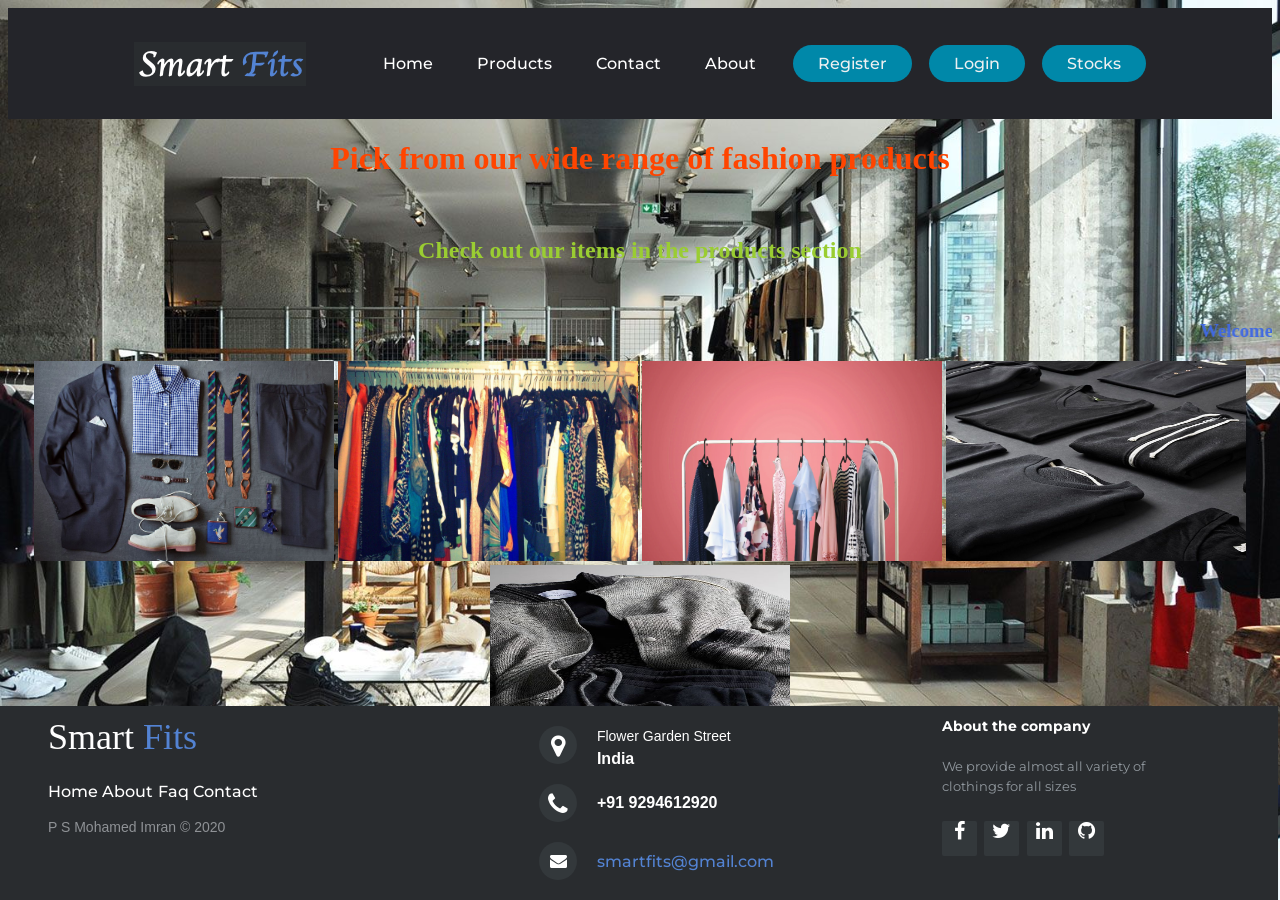
==== src/index.html @ e4e71a09 "cambios subidos" ====
<html>
    <head>
        <link rel="stylesheet" href="https://cdnjs.cloudflare.com/ajax/libs/font-awesome/4.7.0/css/font-awesome.min.css">
        <link rel="stylesheet" href="styles/navbar.css">
        <link rel="stylesheet" href="styles/footer.css">
        <link rel="stylesheet" href="styles/styles.css">
        <title>SmartFits Online Clothing Store</title>
    </head>

    <body class="container">
        <header>
            <img class="logo" src="../images/logo.png" alt="logo">
            <nav>
                <ul class="nav_links">
                    <li> <a href="index.html">Home </a></li>
                    <li> <a href="Products.html">Products </a></li>
                    <li> <a href="Contacts.html">Contact</a></li>
                    <li> <a href="AboutUs.html">About</a></li>
                </ul>
            </nav>
            <a class="cta" href="PatientRegistration.html"><button>Register</button></a>
            <a class="cta" href="Login.html"><button>Login</button></a>
            <a class="cta" href="Stocks.xml"><button>Stocks</button></a>

        </header>

        <style>
            h1{
                color: orangered;
            }
            h2{
                color: yellowgreen;
            }
            h3{
                color: royalblue;
            }
        </style>
        <h1>Pick from our wide range of fashion products</h1><br>
        <h2>Check out our items in the products section</h2>
           
        <br>
        <marquee><h3><b>Welcome to SmartFits Online Store</b></h3></marquee>

        <img src="../images/tables.jpg" width=300 height=200> <a href="Products.html"></img>
        <img src="../images/tables2.jpg" width=300 height=200> <a href="Products.html"></img>
        <img src="../images/tables3.png" width=300 height=200> <a href="Products.html"></img>
        <img src="../images/tables4.jpg" width=300 height=200> <a href="Products.html"></img>
        <img src="../images/tables5.jpg" width=300 height=200> <a href="Products.html"></img>



        <footer class="footer-distributed">
            <div class="footer-left">
                <h3>Smart<span>&nbsp;Fits</span></h3>
                    <p class="footer-links">
                    <a href="index.html">Home</a>
                    <a href="AboutUs.html">About</a>
                    <a href="FAQS.html">Faq</a>
                    <a href="Contacts.html">Contact</a>
                </p>
                <p class="footer-company-name">P S Mohamed Imran &copy; 2020</p>
            </div>
            <div class="footer-center">
                <div>
                    <i class="fa fa-map-marker"></i>
                    <p><span>Flower Garden Street</span>India</p>
                </div>
                <div>
                    <i class="fa fa-phone"></i>
                    <p>+91 9294612920</p>
                </div>
                <div>
                    <i class="fa fa-envelope"></i>
                    <p><a href="mailto:support@company.com">smartfits@gmail.com</a></p>
                    </div>
                </div>
                <div class="footer-right">
                    <p class="footer-company-about">
                        <span>About the company</span>
                        We provide almost all variety of clothings for all sizes
                    </p>
                    <div class="footer-icons">
                        <a href="#"><i class="fa fa-facebook"></i></a>
                        <a href="#"><i class="fa fa-twitter"></i></a>
                        <a href="https://www.linkedin.com/in/mohamedimranps"><i class="fa fa-linkedin"></i></a>
                        <a href="https://www.github.com/Imran109"><i class="fa fa-github"></i></a>
                    </div>
                </div>
            </div>
        </footer>
    </body>
</html>
---- src/styles/navbar.css ----
@import url('https://fonts.googleapis.com/css2?family=Montserrat:wght@500&display=swap');

header {
    box-sizing: border-box;
    margin: 0;
    padding: 0;
    background-color: #24252A;

}


li, a, button{
    font-family: "Montserrat", sans-serif;
    font-weight: 500;
    font-size: 16px;
    color: #edf0f1;
    text-decoration: none;
}

header{
    display: flex;
    justify-content: space-between;
    align-items: center;
    padding: 30px 10%;
    text-align: center;
}

.logo{
    cursor: pointer;
}

.nav_links{
    text-align: center;
    list-style: none;
}

.nav_links li{
    display: inline-block;
    padding : 0 20px;
}

.nav_links li a{
    transition: all 0.3s ease 0s;
}
.nav_links li a:hover{
    color: #0088a9
}

button{
    padding: 9px 25px;
    background-color: rgba(0, 136, 169, 1);
    border: none;
    border-radius: 50px;
    cursor: pointer;
    transition: all 0.3s ease 0s;
}

button:hover{
    background-color: rgba(0, 136, 169, 0.8);
}
---- src/styles/footer.css ----
@import url('https://fonts.googleapis.com/css2?family=Montserrat:wght@500&display=swap');

footer{
	position: fixed;
	bottom: 0;
}
.footer-distributed{
    font-family: "Montserrat", sans-serif;
	background-color: #292c2f;
	box-shadow: 0 1px 1px 0 rgba(0, 0, 0, 0.12);
	box-sizing: border-box;
	width: 100%;
	text-align: left;
	font: bold 16px sans-serif;
	padding: 10px 50px;
	margin-top: 60px;
	margin-left: -10px;
}
 
.footer-distributed .footer-left,
.footer-distributed .footer-center,
.footer-distributed .footer-right{
	display: inline-block;
	vertical-align: top;
}
 
.footer-distributed .footer-left{
	width: 40%;
}
 
.footer-distributed h3{
	color:  #ffffff;
	font: normal 36px 'Cookie', cursive;
	margin: 0;
}
 
.footer-distributed h3 span{
	color:  #5383d3;
}
 
 
.footer-distributed .footer-links{
	color:  #ffffff;
	margin: 20px 0 12px;
	padding: 0;
}
 
.footer-distributed .footer-links a{
	display:inline-block;
	line-height: 1.8;
	text-decoration: none;
	color:  inherit;
}
 
.footer-distributed .footer-company-name{
	color:  #8f9296;
	font-size: 14px;
	font-weight: normal;
	margin: 0;
}
 
 
.footer-distributed .footer-center{
	width: 35%;
}
 
.footer-distributed .footer-center i{
	background-color:  #33383b;
	color: #ffffff;
	font-size: 25px;
	width: 38px;
	height: 38px;
	border-radius: 50%;
	text-align: center;
	line-height: 42px;
	margin: 10px 15px;
	vertical-align: middle;
}
 
.footer-distributed .footer-center i.fa-envelope{
	font-size: 17px;
	line-height: 38px;
}
 
.footer-distributed .footer-center p{
	display: inline-block;
	color: #ffffff;
	vertical-align: middle;
	margin:0;
}
 
.footer-distributed .footer-center p span{
	display:block;
	font-weight: normal;
	font-size:14px;
	line-height:2;
}
 
.footer-distributed .footer-center p a{
	color:  #5383d3;
	text-decoration: none;;
}
 
.footer-distributed .footer-right{
	width: 20%;
}
 
.footer-distributed .footer-company-about{
    font-family: "Montserrat", sans-serif;
	line-height: 20px;
	color:  #92999f;
	font-size: 13px;
	font-weight: normal;
	margin: 0;
}
 
.footer-distributed .footer-company-about span{
    font-family: "Montserrat", sans-serif;

	display: block;
	color:  #ffffff;
	font-size: 14px;
	font-weight: bold;
	margin-bottom: 20px;
}
 
.footer-distributed .footer-icons{
	margin-top: 25px;
}
 
.footer-distributed .footer-icons a{
    font-family: "Montserrat", sans-serif;
	display: inline-block;
	width: 35px;
	height: 35px;
	cursor: pointer;
	background-color:  #33383b;
	border-radius: 2px;
	font-size: 20px;
	color: #ffffff;
	text-align: center;
	line-height: 35px;
	margin-right: 3px;
	margin-bottom: 5px;
}
 
 
@media (max-width: 880px) {
 
	.footer-distributed{
		font: bold 14px sans-serif;
	
	}
 
	.footer-distributed .footer-left,
	.footer-distributed .footer-center,
	.footer-distributed .footer-right{
		display: block;
		width: 100%;
		font-family: "Montserrat", sans-serif;
		margin-bottom: 40px;
		text-align: center;
	}
 
	.footer-distributed .footer-center i{
		margin-left: 0;
	}
	.main {
		line-height: normal;
		font-size: auto;
	}
 
}
---- src/styles/styles.css ----
.container{
    text-align: center;
    text-decoration: none;
    text-decoration-style: none;
    list-style: none;
    background-image: url(/images/background.jpg);
    background-size: contain;
    color: black;
}

.list{
    color: black;
    text-decoration: none;
    text-decoration-style: none;
    list-style: none;
    font-weight: bold;
}
li a{color:white}
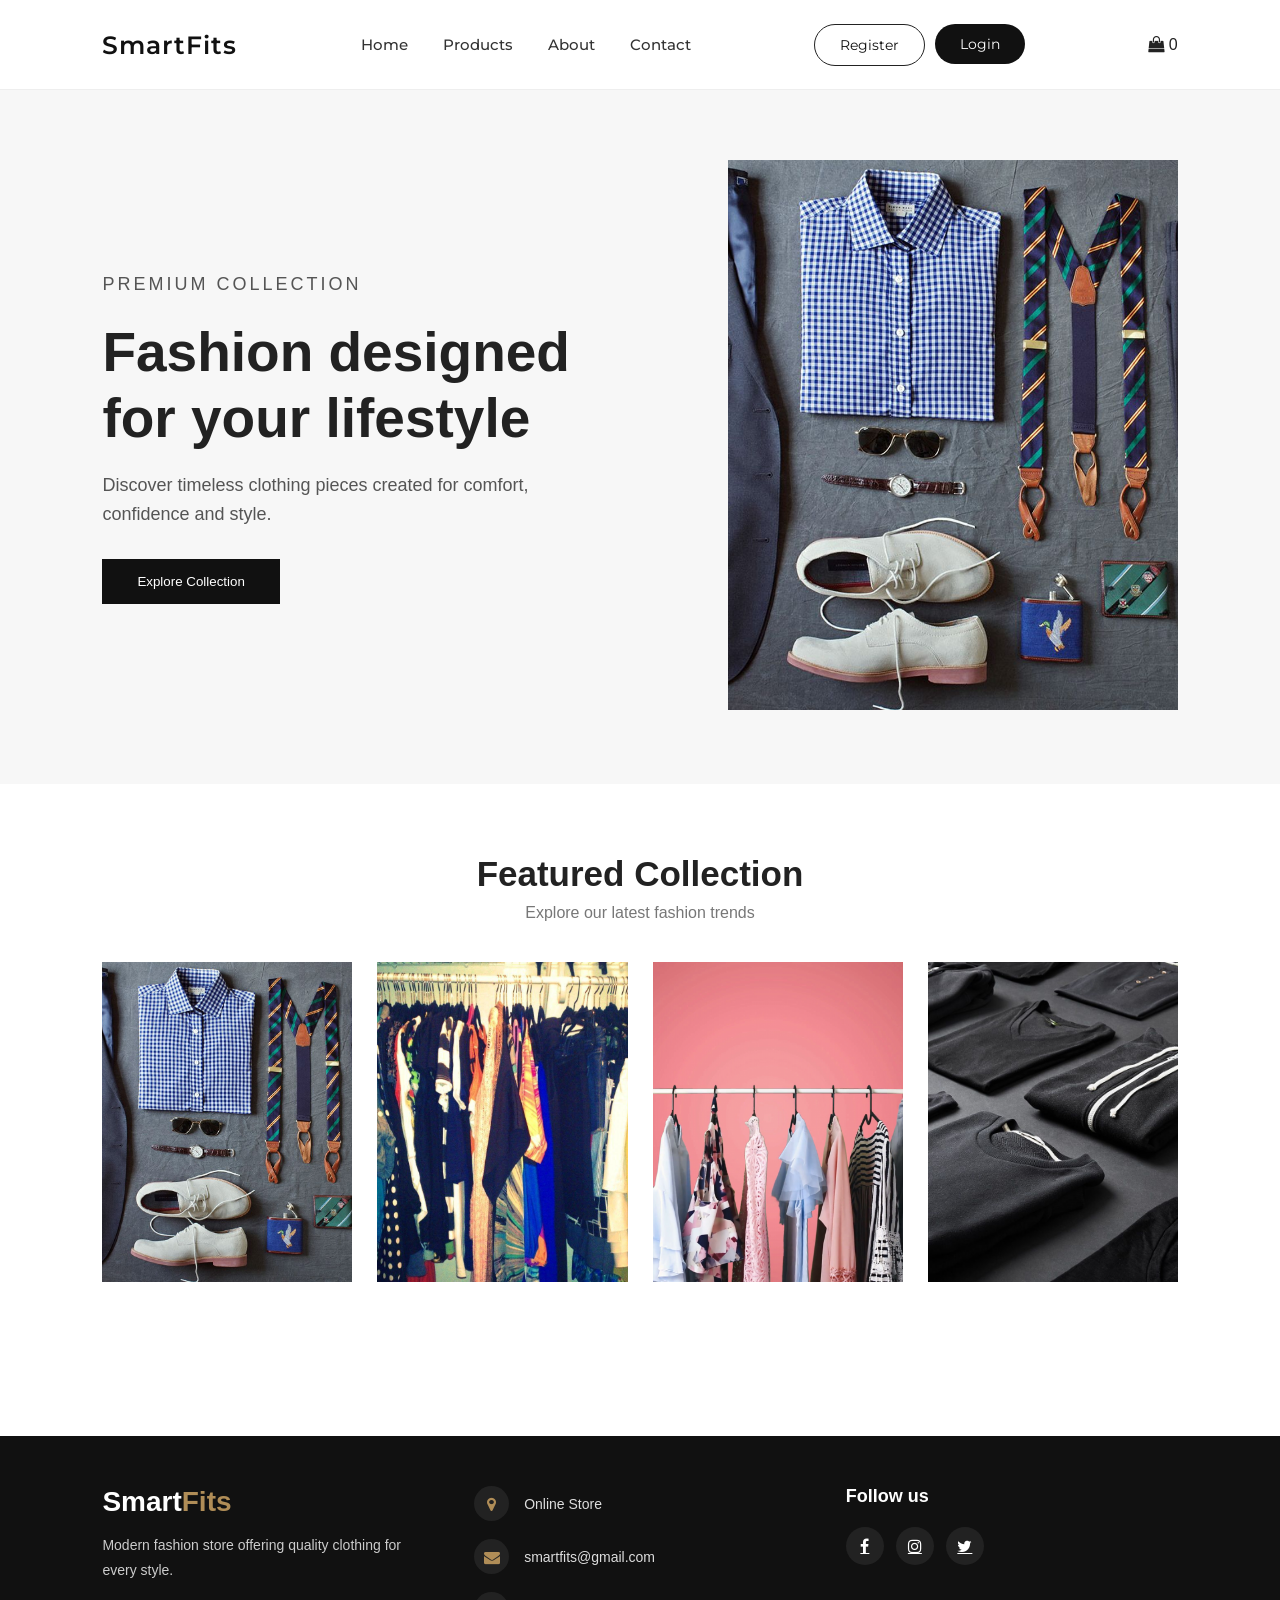
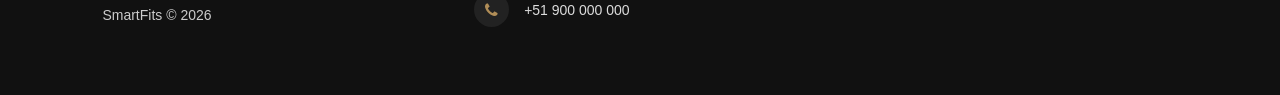
==== commit 7c87da92: "update" ====
--- a/src/index.html
+++ b/src/index.html
@@ -1,92 +1,355 @@
-<html>
-    <head>
-        <link rel="stylesheet" href="https://cdnjs.cloudflare.com/ajax/libs/font-awesome/4.7.0/css/font-awesome.min.css">
-        <link rel="stylesheet" href="styles/navbar.css">
-        <link rel="stylesheet" href="styles/footer.css">
-        <link rel="stylesheet" href="styles/styles.css">
-        <title>SmartFits Online Clothing Store</title>
-    </head>
-
-    <body class="container">
-        <header>
-            <img class="logo" src="../images/logo.png" alt="logo">
-            <nav>
-                <ul class="nav_links">
-                    <li> <a href="index.html">Home </a></li>
-                    <li> <a href="Products.html">Products </a></li>
-                    <li> <a href="Contacts.html">Contact</a></li>
-                    <li> <a href="AboutUs.html">About</a></li>
-                </ul>
-            </nav>
-            <a class="cta" href="PatientRegistration.html"><button>Register</button></a>
-            <a class="cta" href="Login.html"><button>Login</button></a>
-            <a class="cta" href="Stocks.xml"><button>Stocks</button></a>
-
-        </header>
-
-        <style>
-            h1{
-                color: orangered;
-            }
-            h2{
-                color: yellowgreen;
-            }
-            h3{
-                color: royalblue;
-            }
-        </style>
-        <h1>Pick from our wide range of fashion products</h1><br>
-        <h2>Check out our items in the products section</h2>
-           
-        <br>
-        <marquee><h3><b>Welcome to SmartFits Online Store</b></h3></marquee>
-
-        <img src="../images/tables.jpg" width=300 height=200> <a href="Products.html"></img>
-        <img src="../images/tables2.jpg" width=300 height=200> <a href="Products.html"></img>
-        <img src="../images/tables3.png" width=300 height=200> <a href="Products.html"></img>
-        <img src="../images/tables4.jpg" width=300 height=200> <a href="Products.html"></img>
-        <img src="../images/tables5.jpg" width=300 height=200> <a href="Products.html"></img>
-
-
-
-        <footer class="footer-distributed">
-            <div class="footer-left">
-                <h3>Smart<span>&nbsp;Fits</span></h3>
-                    <p class="footer-links">
-                    <a href="index.html">Home</a>
-                    <a href="AboutUs.html">About</a>
-                    <a href="FAQS.html">Faq</a>
-                    <a href="Contacts.html">Contact</a>
-                </p>
-                <p class="footer-company-name">P S Mohamed Imran &copy; 2020</p>
-            </div>
-            <div class="footer-center">
-                <div>
-                    <i class="fa fa-map-marker"></i>
-                    <p><span>Flower Garden Street</span>India</p>
-                </div>
-                <div>
-                    <i class="fa fa-phone"></i>
-                    <p>+91 9294612920</p>
-                </div>
-                <div>
-                    <i class="fa fa-envelope"></i>
-                    <p><a href="mailto:support@company.com">smartfits@gmail.com</a></p>
-                    </div>
-                </div>
-                <div class="footer-right">
-                    <p class="footer-company-about">
-                        <span>About the company</span>
-                        We provide almost all variety of clothings for all sizes
-                    </p>
-                    <div class="footer-icons">
-                        <a href="#"><i class="fa fa-facebook"></i></a>
-                        <a href="#"><i class="fa fa-twitter"></i></a>
-                        <a href="https://www.linkedin.com/in/mohamedimranps"><i class="fa fa-linkedin"></i></a>
-                        <a href="https://www.github.com/Imran109"><i class="fa fa-github"></i></a>
-                    </div>
-                </div>
-            </div>
-        </footer>
-    </body>
+<!DOCTYPE html>
+<html lang="en">
+
+<head>
+
+    <meta charset="UTF-8">
+    <meta name="viewport" content="width=device-width, initial-scale=1.0">
+
+    <title>SmartFits | Online Clothing Store</title>
+
+
+    <!-- Icons -->
+    <link 
+    rel="stylesheet" 
+    href="https://cdnjs.cloudflare.com/ajax/libs/font-awesome/4.7.0/css/font-awesome.min.css">
+
+
+    <!-- Styles -->
+    <link rel="stylesheet" href="styles/navbar.css">
+    <link rel="stylesheet" href="styles/footer.css">
+    <link rel="stylesheet" href="styles/styles.css">
+
+
+</head>
+
+
+<body>
+
+
+<!-- ================= HEADER ================= -->
+
+<header class="header">
+
+
+    <div class="brand">
+
+   
+        <span>
+            SmartFits
+        </span>
+
+    </div>
+
+
+
+    <nav>
+
+        <ul class="nav_links">
+
+            <li>
+                <a href="index.html">
+                    Home
+                </a>
+            </li>
+
+
+            <li>
+                <a href="Products.html">
+                    Products
+                </a>
+            </li>
+
+
+            <li>
+                <a href="AboutUs.html">
+                    About
+                </a>
+            </li>
+
+
+            <li>
+                <a href="Contacts.html">
+                    Contact
+                </a>
+            </li>
+
+        </ul>
+
+
+    </nav>
+
+
+
+    <div class="header-buttons">
+
+        <a href="PatientRegistration.html">
+            <button class="btn-outline">
+                Register
+            </button>
+        </a>
+
+
+        <a href="Login.html">
+
+            <button class="btn-primary">
+                Login
+            </button>
+
+        </a>
+
+
+    </div>
+    <div class="cart">
+
+<i class="fa fa-shopping-bag"></i>
+
+<span id="cartCount">
+0
+</span>
+
+</div>
+
+
+</header>
+
+
+
+<!-- ================= HERO ================= -->
+
+
+<section class="hero">
+
+
+    <div class="hero-content">
+
+
+        <p class="subtitle">
+            PREMIUM COLLECTION
+        </p>
+
+
+        <h1>
+            Fashion designed
+            for your lifestyle
+        </h1>
+
+
+
+        <p>
+            Discover timeless clothing pieces
+            created for comfort, confidence and style.
+        </p>
+
+
+
+        <a href="Products.html">
+
+            <button class="shop-btn">
+                Explore Collection
+            </button>
+
+        </a>
+
+
+    </div>
+
+
+
+    <div class="hero-image">
+
+
+        <img 
+        src="../images/tables.jpg"
+        alt="Fashion collection">
+
+
+    </div>
+
+
+
+</section>
+
+
+
+
+<!-- ================= FEATURED ================= -->
+
+
+<section class="featured">
+
+
+<h2>
+Featured Collection
+</h2>
+
+
+<p>
+Explore our latest fashion trends
+</p>
+
+
+
+<div class="gallery">
+
+
+<a href="Products.html">
+
+<img src="../images/tables.jpg">
+
+</a>
+
+
+
+<a href="Products.html">
+
+<img src="../images/tables2.jpg">
+
+</a>
+
+
+
+
+<a href="Products.html">
+
+<img src="../images/tables3.png">
+
+</a>
+
+
+
+<a href="Products.html">
+
+<img src="../images/tables4.jpg">
+
+</a>
+
+
+
+</div>
+
+
+</section>
+
+
+
+
+
+<!-- ================= FOOTER ================= -->
+
+
+<footer class="footer-distributed">
+
+
+<div class="footer-left">
+
+
+<h3>
+Smart<span>Fits</span>
+</h3>
+
+
+<p class="footer-company-about">
+
+Modern fashion store offering
+quality clothing for every style.
+
+</p>
+
+
+<p class="footer-company-name">
+
+SmartFits © 2026
+
+</p>
+
+
+</div>
+
+
+
+
+<div class="footer-center">
+
+
+<div>
+
+<i class="fa fa-map-marker"></i>
+
+<p>
+Online Store
+</p>
+
+</div>
+
+
+
+<div>
+
+<i class="fa fa-envelope"></i>
+
+<p>
+smartfits@gmail.com
+</p>
+
+</div>
+
+
+
+<div>
+
+<i class="fa fa-phone"></i>
+
+<p>
++51 900 000 000
+</p>
+
+</div>
+
+
+</div>
+
+
+
+
+<div class="footer-right">
+
+
+<h3>
+Follow us
+</h3>
+
+
+<div class="footer-icons">
+
+
+<a href="#">
+<i class="fa fa-facebook"></i>
+</a>
+
+
+<a href="#">
+<i class="fa fa-instagram"></i>
+</a>
+
+
+
+<a href="#">
+<i class="fa fa-twitter"></i>
+</a>
+
+
+</div>
+
+
+</div>
+
+
+</footer>
+
+
+
+
+</body>
+
 </html>
--- a/src/styles/navbar.css
+++ b/src/styles/navbar.css
@@ -1,60 +1,306 @@
-@import url('https://fonts.googleapis.com/css2?family=Montserrat:wght@500&display=swap');
+@import url('https://fonts.googleapis.com/css2?family=Montserrat:wght@400;500;600&display=swap');
+
+
+
+/* ==========================
+   HEADER
+========================== */
+
 
 header {
-    box-sizing: border-box;
-    margin: 0;
-    padding: 0;
-    background-color: #24252A;
-
-}
-
-
-li, a, button{
-    font-family: "Montserrat", sans-serif;
-    font-weight: 500;
-    font-size: 16px;
-    color: #edf0f1;
-    text-decoration: none;
-}
+
+
+    width:100%;
+
+    display:flex;
+
+    justify-content:space-between;
+
+    align-items:center;
+
+
+    padding:25px 8%;
+
+
+    background:#ffffff;
+
+
+    border-bottom:1px solid #eeeeee;
+
+
+    box-sizing:border-box;
+
+
+}
+
+
+
+
+
+
+/* ==========================
+   BRAND
+========================== */
+
+
+.brand {
+
+
+    display:flex;
+
+    align-items:center;
+
+    gap:12px;
+
+
+}
+
+
+
+.brand span {
+
+
+    font-family:"Montserrat",sans-serif;
+
+    font-size:24px;
+
+    font-weight:600;
+
+    color:#111;
+
+
+}
+
+
+
+.logo {
+
+
+    width:55px;
+
+    height:55px;
+
+    object-fit:contain;
+
+}
+
+
+
+
+
+/* ==========================
+   NAVIGATION
+========================== */
+
+
+.nav_links {
+
+
+    list-style:none;
+
+    display:flex;
+
+    gap:35px;
+
+    margin:0;
+
+    padding:0;
+
+
+}
+
+
+
+.nav_links li a {
+
+
+    font-family:"Montserrat",sans-serif;
+
+
+    color:#333;
+
+
+    font-size:15px;
+
+
+    font-weight:500;
+
+
+    text-decoration:none;
+
+
+    transition:.3s;
+
+
+}
+
+
+
+.nav_links li a:hover {
+
+
+    color:#b08d57;
+
+
+}
+
+
+
+
+
+/* ==========================
+   BUTTONS
+========================== */
+
+
+.header-buttons {
+
+
+    display:flex;
+
+    gap:15px;
+
+
+}
+
+
+
+
+
+.header-buttons button {
+
+
+    font-family:"Montserrat",sans-serif;
+
+
+    padding:11px 25px;
+
+
+    border-radius:25px;
+
+
+    cursor:pointer;
+
+
+    font-size:14px;
+
+
+    transition:.3s;
+
+
+}
+
+
+
+
+
+
+.btn-outline {
+
+
+    background:white;
+
+
+    border:1px solid #111;
+
+
+    color:#111;
+
+
+}
+
+
+
+
+
+.btn-outline:hover {
+
+
+    background:#111;
+
+    color:white;
+
+
+}
+
+
+
+
+
+
+.btn-primary {
+
+
+    background:#111;
+
+
+    color:white;
+
+
+    border:1px solid #111;
+
+
+}
+
+
+
+
+.btn-primary:hover {
+
+
+    background:#b08d57;
+
+
+    border-color:#b08d57;
+
+
+}
+
+
+
+
+
+
+/* ==========================
+   RESPONSIVE
+========================== */
+
+
+@media(max-width:900px){
+
 
 header{
-    display: flex;
-    justify-content: space-between;
-    align-items: center;
-    padding: 30px 10%;
-    text-align: center;
-}
-
-.logo{
-    cursor: pointer;
-}
+
+
+    flex-direction:column;
+
+    gap:25px;
+
+
+}
+
+
 
 .nav_links{
-    text-align: center;
-    list-style: none;
-}
-
-.nav_links li{
-    display: inline-block;
-    padding : 0 20px;
-}
-
-.nav_links li a{
-    transition: all 0.3s ease 0s;
-}
-.nav_links li a:hover{
-    color: #0088a9
-}
-
-button{
-    padding: 9px 25px;
-    background-color: rgba(0, 136, 169, 1);
-    border: none;
-    border-radius: 50px;
-    cursor: pointer;
-    transition: all 0.3s ease 0s;
-}
-
-button:hover{
-    background-color: rgba(0, 136, 169, 0.8);
+
+
+    flex-wrap:wrap;
+
+    justify-content:center;
+
+
+}
+
+
+
+.header-buttons{
+
+
+    justify-content:center;
+
+
+}
+
+
+
 }
--- a/src/styles/footer.css
+++ b/src/styles/footer.css
@@ -1,173 +1,432 @@
-@import url('https://fonts.googleapis.com/css2?family=Montserrat:wght@500&display=swap');
-
-footer{
-	position: fixed;
-	bottom: 0;
-}
-.footer-distributed{
-    font-family: "Montserrat", sans-serif;
-	background-color: #292c2f;
-	box-shadow: 0 1px 1px 0 rgba(0, 0, 0, 0.12);
-	box-sizing: border-box;
-	width: 100%;
-	text-align: left;
-	font: bold 16px sans-serif;
-	padding: 10px 50px;
-	margin-top: 60px;
-	margin-left: -10px;
-}
- 
-.footer-distributed .footer-left,
-.footer-distributed .footer-center,
-.footer-distributed .footer-right{
-	display: inline-block;
-	vertical-align: top;
-}
- 
-.footer-distributed .footer-left{
-	width: 40%;
-}
- 
-.footer-distributed h3{
-	color:  #ffffff;
-	font: normal 36px 'Cookie', cursive;
-	margin: 0;
-}
- 
-.footer-distributed h3 span{
-	color:  #5383d3;
-}
- 
- 
-.footer-distributed .footer-links{
-	color:  #ffffff;
-	margin: 20px 0 12px;
-	padding: 0;
-}
- 
-.footer-distributed .footer-links a{
-	display:inline-block;
-	line-height: 1.8;
-	text-decoration: none;
-	color:  inherit;
-}
- 
-.footer-distributed .footer-company-name{
-	color:  #8f9296;
-	font-size: 14px;
-	font-weight: normal;
-	margin: 0;
-}
- 
- 
-.footer-distributed .footer-center{
-	width: 35%;
-}
- 
-.footer-distributed .footer-center i{
-	background-color:  #33383b;
-	color: #ffffff;
-	font-size: 25px;
-	width: 38px;
-	height: 38px;
-	border-radius: 50%;
-	text-align: center;
-	line-height: 42px;
-	margin: 10px 15px;
-	vertical-align: middle;
-}
- 
-.footer-distributed .footer-center i.fa-envelope{
-	font-size: 17px;
-	line-height: 38px;
-}
- 
-.footer-distributed .footer-center p{
-	display: inline-block;
-	color: #ffffff;
-	vertical-align: middle;
-	margin:0;
-}
- 
-.footer-distributed .footer-center p span{
-	display:block;
-	font-weight: normal;
-	font-size:14px;
-	line-height:2;
-}
- 
-.footer-distributed .footer-center p a{
-	color:  #5383d3;
-	text-decoration: none;;
-}
- 
-.footer-distributed .footer-right{
-	width: 20%;
-}
- 
-.footer-distributed .footer-company-about{
-    font-family: "Montserrat", sans-serif;
-	line-height: 20px;
-	color:  #92999f;
-	font-size: 13px;
-	font-weight: normal;
-	margin: 0;
-}
- 
-.footer-distributed .footer-company-about span{
-    font-family: "Montserrat", sans-serif;
-
-	display: block;
-	color:  #ffffff;
-	font-size: 14px;
-	font-weight: bold;
-	margin-bottom: 20px;
-}
- 
-.footer-distributed .footer-icons{
-	margin-top: 25px;
-}
- 
-.footer-distributed .footer-icons a{
-    font-family: "Montserrat", sans-serif;
-	display: inline-block;
-	width: 35px;
-	height: 35px;
-	cursor: pointer;
-	background-color:  #33383b;
-	border-radius: 2px;
-	font-size: 20px;
-	color: #ffffff;
-	text-align: center;
-	line-height: 35px;
-	margin-right: 3px;
-	margin-bottom: 5px;
-}
- 
- 
-@media (max-width: 880px) {
- 
-	.footer-distributed{
-		font: bold 14px sans-serif;
-	
-	}
- 
-	.footer-distributed .footer-left,
-	.footer-distributed .footer-center,
-	.footer-distributed .footer-right{
-		display: block;
-		width: 100%;
-		font-family: "Montserrat", sans-serif;
-		margin-bottom: 40px;
-		text-align: center;
-	}
- 
-	.footer-distributed .footer-center i{
-		margin-left: 0;
-	}
-	.main {
-		line-height: normal;
-		font-size: auto;
-	}
- 
+@import url('https://fonts.googleapis.com/css2?family=Montserrat:wght@400;500;600&display=swap');
+
+
+
+/* ==========================
+   FOOTER
+========================== */
+
+
+.footer-distributed {
+
+
+    width:100%;
+
+
+    background:#111;
+
+
+    color:white;
+
+
+    padding:50px 8%;
+
+
+    display:flex;
+
+
+    justify-content:space-between;
+
+
+    align-items:flex-start;
+
+
+    gap:40px;
+
+
+    box-sizing:border-box;
+
+
+    margin-top:80px;
+
+
+    font-family:"Montserrat",sans-serif;
+
+
+}
+
+
+
+
+
+
+/* LEFT */
+
+
+.footer-left {
+
+
+    flex:1;
+
+
+}
+
+
+
+.footer-left h3 {
+
+
+    font-size:28px;
+
+
+    font-weight:600;
+
+
+    margin-bottom:15px;
+
+
+    color:white;
+
+
+}
+
+
+
+
+.footer-left h3 span {
+
+
+    color:#b08d57;
+
+
+}
+
+
+
+
+.footer-left p {
+
+
+    color:#cccccc;
+
+
+    font-size:14px;
+
+
+    line-height:1.8;
+
+
+}
+
+
+
+
+
+
+/* CENTER */
+
+
+.footer-center {
+
+
+    flex:1;
+
+
+}
+
+
+
+.footer-center div {
+
+
+    display:flex;
+
+
+    align-items:center;
+
+
+    margin-bottom:18px;
+
+
+}
+
+
+
+
+.footer-center i {
+
+
+    width:35px;
+
+
+    height:35px;
+
+
+    display:flex;
+
+
+    justify-content:center;
+
+
+    align-items:center;
+
+
+    background:#222;
+
+
+    border-radius:50%;
+
+
+    margin-right:15px;
+
+
+    color:#b08d57;
+
+
+}
+
+
+
+.footer-center p {
+
+
+    color:#ddd;
+
+
+    font-size:14px;
+
+
+}
+
+
+
+
+
+
+
+/* RIGHT */
+
+
+.footer-right {
+
+
+    flex:1;
+
+
+}
+
+
+
+.footer-right h3 {
+
+
+    color:white;
+
+
+    font-size:18px;
+
+
+    margin-bottom:20px;
+
+
+}
+
+
+
+.footer-right p {
+
+
+    color:#ccc;
+
+
+    line-height:1.7;
+
+
+}
+
+
+
+
+
+
+
+/* SOCIAL ICONS */
+
+
+.footer-icons {
+
+
+    display:flex;
+
+
+    gap:12px;
+
+
+    margin-top:20px;
+
+
+}
+
+
+
+.footer-icons a {
+
+
+    width:38px;
+
+
+    height:38px;
+
+
+    display:flex;
+
+
+    align-items:center;
+
+
+    justify-content:center;
+
+
+    border-radius:50%;
+
+
+    background:#222;
+
+
+    color:white;
+
+
+    transition:.3s;
+
+
+}
+
+
+
+.footer-icons a:hover {
+
+
+    background:#b08d57;
+
+
+}
+
+
+
+
+
+
+
+
+/* LINKS */
+
+
+.footer-links {
+
+
+    display:flex;
+
+
+    gap:20px;
+
+
+}
+
+
+
+.footer-links a {
+
+
+    color:#ddd;
+
+
+    text-decoration:none;
+
+
+    font-size:14px;
+
+
+}
+
+
+
+.footer-links a:hover {
+
+
+    color:#b08d57;
+
+
+}
+
+
+
+
+
+
+
+.footer-company-name {
+
+
+    margin-top:20px;
+
+
+    color:#888;
+
+
+    font-size:13px;
+
+
+}
+
+
+
+
+
+
+
+
+/* ==========================
+   RESPONSIVE
+========================== */
+
+
+@media(max-width:850px){
+
+
+
+.footer-distributed {
+
+
+    flex-direction:column;
+
+
+    text-align:center;
+
+
+    align-items:center;
+
+
+}
+
+
+
+.footer-center div {
+
+
+    justify-content:center;
+
+
+}
+
+
+
+.footer-links {
+
+
+    justify-content:center;
+
+
+}
+
+
+
+.footer-icons {
+
+
+    justify-content:center;
+
+
+}
+
+
 }
--- a/src/styles/styles.css
+++ b/src/styles/styles.css
@@ -1,18 +1,305 @@
-.container{
-    text-align: center;
-    text-decoration: none;
-    text-decoration-style: none;
-    list-style: none;
-    background-image: url(/images/background.jpg);
-    background-size: contain;
-    color: black;
-}
-
-.list{
-    color: black;
-    text-decoration: none;
-    text-decoration-style: none;
-    list-style: none;
-    font-weight: bold;
-}
-li a{color:white} +/* GENERAL */
+
+*{
+    margin:0;
+    padding:0;
+    box-sizing:border-box;
+    font-family:'Arial', sans-serif;
+}
+
+
+body{
+
+    background:#ffffff;
+    color:#222;
+
+}
+
+
+
+/* HEADER */
+
+
+.header{
+
+    width:100%;
+    height:90px;
+
+    display:flex;
+    align-items:center;
+    justify-content:space-between;
+
+    padding:0 8%;
+
+    background:white;
+
+    border-bottom:1px solid #eee;
+
+}
+
+
+
+.brand{
+
+    display:flex;
+    align-items:center;
+    gap:15px;
+
+}
+
+
+.brand span{
+
+    font-size:25px;
+    font-weight:600;
+    letter-spacing:1px;
+
+}
+
+
+
+
+.nav_links{
+
+    display:flex;
+    gap:35px;
+
+    list-style:none;
+
+}
+
+
+
+.nav_links a{
+
+    text-decoration:none;
+    color:#222;
+
+    font-size:15px;
+
+}
+
+
+
+.nav_links a:hover{
+
+    color:#b08d57;
+
+}
+
+
+
+
+.header-buttons{
+
+    display:flex;
+    gap:10px;
+
+}
+
+
+button{
+
+    cursor:pointer;
+
+}
+
+
+
+.btn-outline{
+
+    background:white;
+
+    border:1px solid #222;
+
+    padding:12px 25px;
+
+}
+
+
+
+.btn-primary{
+
+    background:#111;
+
+    color:white;
+
+    border:none;
+
+    padding:12px 28px;
+
+}
+
+
+
+
+
+/* HERO */
+
+
+.hero{
+
+
+display:flex;
+
+align-items:center;
+
+justify-content:space-between;
+
+
+padding:70px 8%;
+
+background:#f7f7f7;
+
+
+}
+
+
+
+.hero-content{
+
+width:45%;
+
+}
+
+
+.subtitle{
+
+letter-spacing:3px;
+
+font-size:13px;
+
+color:#888;
+
+}
+
+
+
+.hero h1{
+
+
+font-size:55px;
+
+line-height:1.2;
+
+font-weight:600;
+
+margin:20px 0;
+
+
+}
+
+
+
+.hero p{
+
+font-size:18px;
+
+color:#555;
+
+line-height:1.6;
+
+}
+
+
+
+
+.shop-btn{
+
+
+margin-top:30px;
+
+background:#111;
+
+color:white;
+
+border:none;
+
+padding:15px 35px;
+
+}
+
+
+
+.hero-image img{
+
+
+width:450px;
+
+height:550px;
+
+object-fit:cover;
+
+}
+
+
+
+
+/* FEATURED */
+
+
+.featured{
+
+padding:70px 8%;
+
+text-align:center;
+
+}
+
+
+
+.featured h2{
+
+font-size:35px;
+
+}
+
+
+.featured p{
+
+color:#777;
+
+margin:10px;
+
+}
+
+
+
+
+.gallery{
+
+
+display:grid;
+
+grid-template-columns:repeat(4,1fr);
+
+gap:25px;
+
+margin-top:40px;
+
+
+}
+
+
+
+.gallery img{
+
+
+width:100%;
+
+height:320px;
+
+object-fit:cover;
+
+transition:.3s;
+
+
+}
+
+
+
+.gallery img:hover{
+
+transform:scale(1.03);
+
+}
